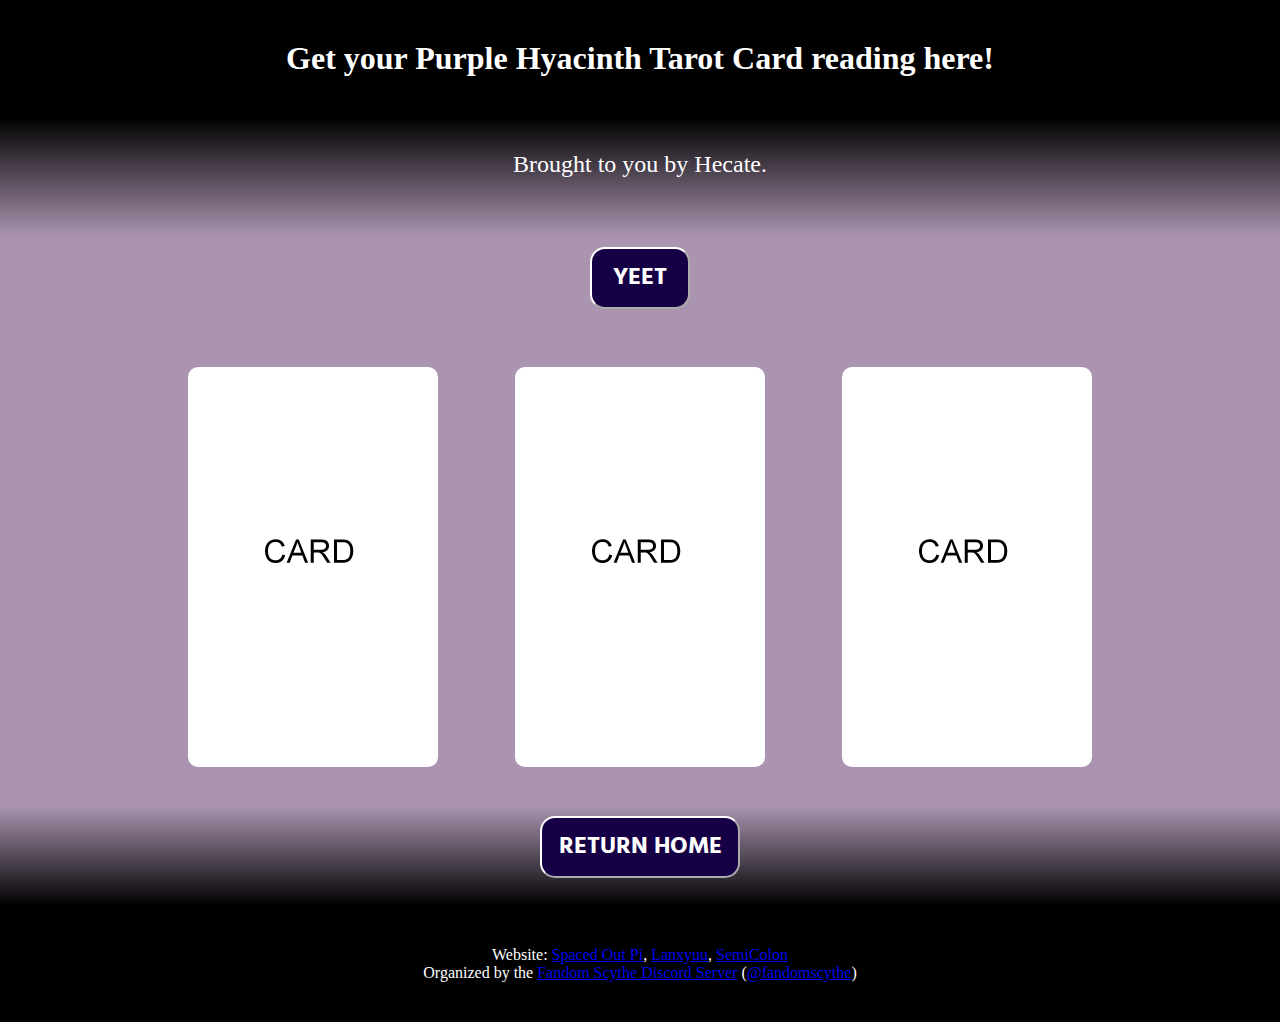
==== generator.html @ f1231cea "added relative file path for generator.css" ====
<!DOCTYPE html>
<html>

<head>
	<meta charset="utf-8">
	<meta name="viewport" content="width=device-width">
	<meta property="og:type" content="website">
	<meta property="og:site_name" content="repl.it">
	<meta property="og:title" content="Purple Hyacinth's Second Anniversary | Mosaic">
	<meta property="og:description" content="Check out the art that created the mosaic for Purple Hyacinth's Second-Year Anniversary!">
	<meta property="og:image" content="https://ph-anniversary--lanxyuu.repl.co/images/favicon.png">
	<meta name="theme-color" content="#aa9de0">
	<title>Purple Hyacinth's Second Anniversary | Mosaic</title>
	<link href="./generator.css" rel="stylesheet" type="text/css" />
	<link rel="icon" href="images/favicon.png" type="image/png">

	<link rel="stylesheet" href="https://fonts.googleapis.com/css?family=Satisfy">
	<link rel="stylesheet" href="https://fonts.googleapis.com/css2?family=Kalam">
	<link rel="stylesheet" href="https://fonts.googleapis.com/css2?family=Special+Elite&display=swap">
	<link href="https://fonts.googleapis.com/css?family=Playball&display=swap" rel="stylesheet">
	<link href="https://fonts.googleapis.com/css?family=Mukta+Vaani&display=swap" rel="stylesheet">
	<link href="https://fonts.googleapis.com/css?family=Niramit&display=swap" rel="stylesheet">
	<link href="https://fonts.googleapis.com/css2?family=Noto+Sans+JP:wght@300&display=swap" rel="stylesheet">
	<link href="https://fonts.googleapis.com/css2?family=Baloo+2&display=swap" rel="stylesheet">
	<link href="https://fonts.googleapis.com/css2?family=Hind&display=swap" rel="stylesheet">
</head>

<body>
	<center>
		<header>
			<h1>Get your Purple Hyacinth Tarot Card reading here!</h1>
		</header>
		<div class="first-divider">
			<p>Brought to you by Hecate.</p>
		</div>
		<div class="button-div">
			<button class="generate-button" onclick="" type="button">YEET</button>
		</div>
		<div class="card-display">
			<img src="cards/cardsample.png">
			<img src="cards/cardsample.png">
			<img src="cards/cardsample.png">
		</div>
	  <div class="last-divider">
			<button class="button" onclick=" window.open('./index.html','_blank')" type="button">RETURN HOME</button>
	  </div>
	  <footer>
		Website: <a href="https://www.instagram.com/spacedoutpi/" target="_blank">Spaced Out
			Pi</a>, <a href="https://www.instagram.com/lanxyuu/"
			target="_blank">Lanxyuu</a>, <a href="https://www.instagram.com/natrasha.exe/">SemiColon</a><br/>
		Organized by the <a href="https://discord.gg/wUtzh2C9Ba">Fandom Scythe Discord Server</a> 
			(<a href="https://www.instagram.com/fandomscythe/">@fandomscythe</a>)</a><br />
	</footer>
  </center>
</body>
</html>
---- generator.css ----
/*
  CSS Styles for Gallery in 2nd Anniversary Website | gallery.css
*/


/* reset styles */
body, h1, h2, h4, header, div, footer {
	border: 0;
	padding: 0;
	margin: 0;
}

/* body */
body {
	background: #000000;
}

/* header */
header {
	margin: 40px 10px;
}

header > p {
  color: white;
  text-align: center;
  font-size: 125%;
}

h1, p {
	color: #ffffff;
}

.button-div {
	background: #aa94b0;
}

button {
	width: 200px;
	margin-top: 10px;
	margin-bottom: 20px;
}

.generate-button {
	width: 100px;
}

.card-display {
	background: #aa94b0;
	display: flex;
	flex-flow: row wrap;
	justify-content: center;
}

.card-display > img {
	margin: 3%;
	width: 250px;
	height: auto;
	border-radius: 10px;
}

/* first gradient */
.first-divider {
	height: 100px;
	background: linear-gradient(#000000 0%, #aa94b0 100%);
  	padding: 10px 5px;
	
	font-size: 150%;
}

/* last gradient */
.last-divider {
	height: 100px;
	background: linear-gradient(#aa94b0 0%, #000000 100%);
  	color: white;
}

/* button */
button {
  background-color: #160045;
  border-color: white;
  border-width: 2px;

  color: white;
  text-align: center;
  border-radius: 15px;

  font-family: 'Hind';
  font-size: 24px;
  font-weight: bold;

  padding: 10px;
}

button:hover {
  background-color: #3e2080;
  font-weight: bolder;
}

button:active {
  background-color: #160045;
  transform: translateY(3px);
}

/* footer */
footer {
	color: #ffffff;
	margin: 40px 10px;
}

/* if device is mobile */
@media (max-width: 1100px) {
	/* first gradient */
	.first-divider {
		height: 50px;
		background: linear-gradient(#000000 0%, #aa94b0 100%);
    	padding: 10px 5px;
	}
	/* last gradient */
	.last-divider {
		height: 50px;
		background: linear-gradient(#aa94b0 0%, #000000 100%);
		  color: white;
	}
	/*
	.card-display > img {
		margin: 10px;
		width: 80vw;
		height: auto;
	}*/
}
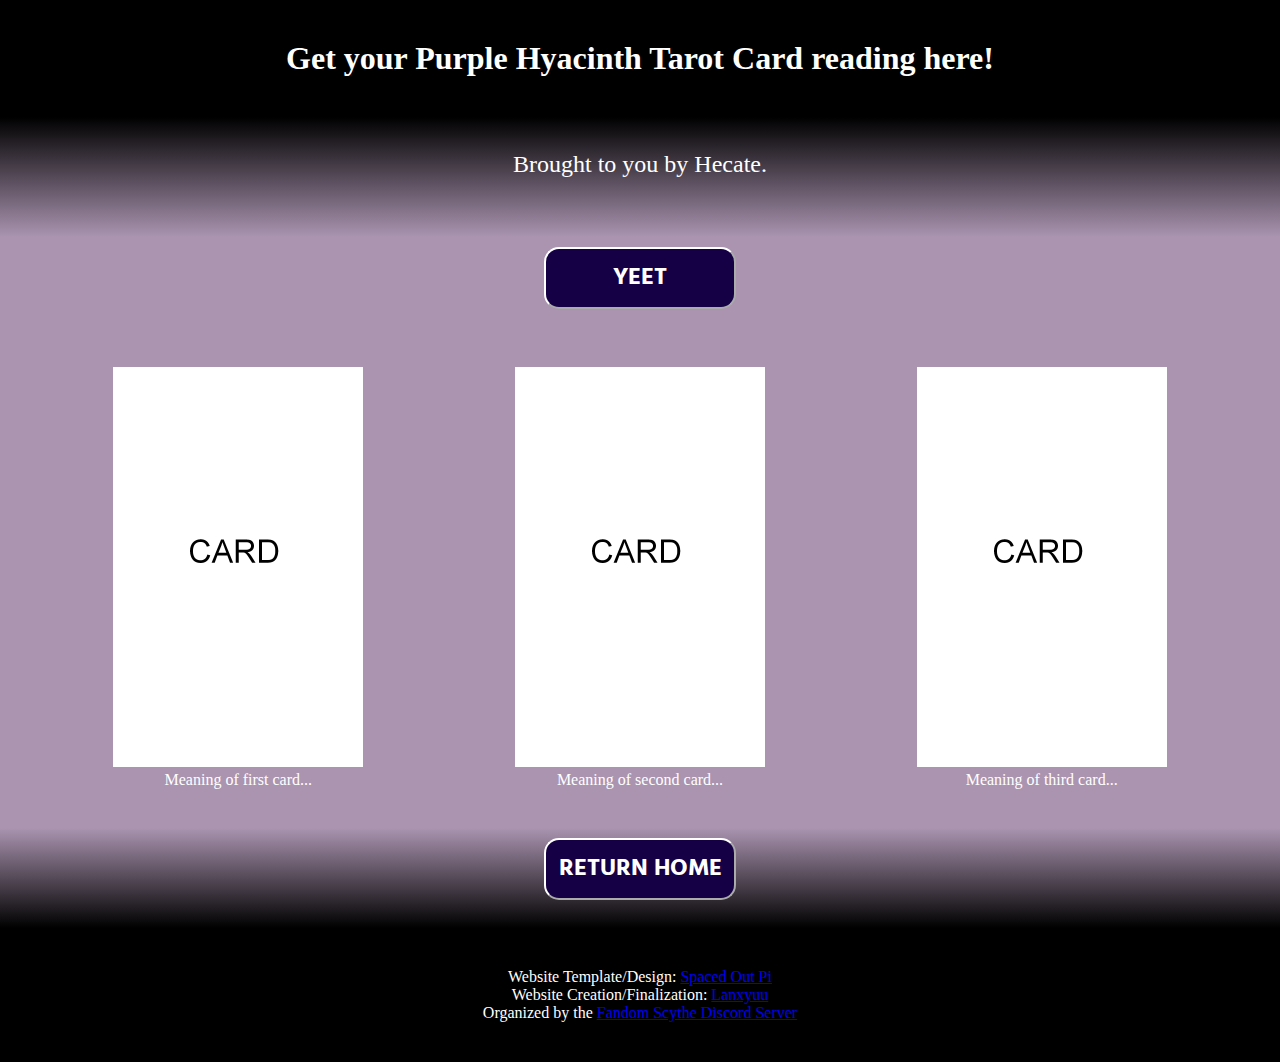
==== commit 15b862c9: "added card generator with placeholder cards" ====
--- a/generator.html
+++ b/generator.html
@@ -11,7 +11,7 @@
 	<meta property="og:image" content="https://ph-anniversary--lanxyuu.repl.co/images/favicon.png">
 	<meta name="theme-color" content="#aa9de0">
 	<title>Purple Hyacinth's Second Anniversary | Mosaic</title>
-	<link href="./generator.css" rel="stylesheet" type="text/css" />
+	<link href="generator.css" rel="stylesheet" type="text/css" />
 	<link rel="icon" href="images/favicon.png" type="image/png">
 
 	<link rel="stylesheet" href="https://fonts.googleapis.com/css?family=Satisfy">
@@ -34,23 +34,32 @@
 			<p>Brought to you by Hecate.</p>
 		</div>
 		<div class="button-div">
-			<button class="generate-button" onclick="" type="button">YEET</button>
+			<button id="btn" onClick="generateCards()"class="button" onclick="" type="button">YEET</button>
 		</div>
 		<div class="card-display">
-			<img src="cards/cardsample.png">
-			<img src="cards/cardsample.png">
-			<img src="cards/cardsample.png">
+			<div class="card">
+				<img id="card1" src="cards/cardsample.png"><br/>
+				<div id="meaning1">Meaning of first card...</div>
+			</div>
+			<div class="card">
+				<img id="card2" src="cards/cardsample.png"><br/>
+				<div id="meaning2">Meaning of second card...</div>
+			</div>
+			<div class="card">
+				<img id="card3" src="cards/cardsample.png"><br/>
+				<div id="meaning3">Meaning of third card...</div>
+			</div>
 		</div>
 	  <div class="last-divider">
 			<button class="button" onclick=" window.open('./index.html','_blank')" type="button">RETURN HOME</button>
 	  </div>
 	  <footer>
-		Website: <a href="https://www.instagram.com/spacedoutpi/" target="_blank">Spaced Out
-			Pi</a>, <a href="https://www.instagram.com/lanxyuu/"
-			target="_blank">Lanxyuu</a>, <a href="https://www.instagram.com/natrasha.exe/">SemiColon</a><br/>
-		Organized by the <a href="https://discord.gg/wUtzh2C9Ba">Fandom Scythe Discord Server</a> 
-			(<a href="https://www.instagram.com/fandomscythe/">@fandomscythe</a>)</a><br />
-	</footer>
+		  Website Template/Design: <a href="https://www.instagram.com/spacedoutpi/" target="_blank">Spaced Out Pi</a><br/>
+      Website Creation/Finalization: <a href="https://www.instagram.com/lanxyuu/" target="_blank">Lanxyuu</a><br/>
+      Organized by the <a href="https://discord.gg/wUtzh2C9Ba">Fandom Scythe Discord Server</a><br/>
+	  </footer>
   </center>
 </body>
+<script src="script.js"></script>
+</script>
 </html>--- a/generator.css
+++ b/generator.css
@@ -35,27 +35,38 @@
 }
 
 button {
-	width: 200px;
+	width: 15%;
 	margin-top: 10px;
 	margin-bottom: 20px;
 }
 
-.generate-button {
-	width: 100px;
+.card {
+	width: 250px;
+	height: auto;
+	margin: 3%;
+	text-align: center;
+
+	color: white;
+	font-family: Verdana;
+}
+
+.card  > img {
+	width: 100%;
+	height: auto;
+}
+
+.reversed {
+	-webkit-transform: scaleY(-1);
+  	transform: scaleY(-1);
 }
 
 .card-display {
 	background: #aa94b0;
 	display: flex;
 	flex-flow: row wrap;
-	justify-content: center;
-}
-
-.card-display > img {
-	margin: 3%;
-	width: 250px;
+	justify-content: space-evenly;
+	
 	height: auto;
-	border-radius: 10px;
 }
 
 /* first gradient */
@@ -75,7 +86,7 @@
 }
 
 /* button */
-button {
+.button {
   background-color: #160045;
   border-color: white;
   border-width: 2px;
@@ -91,12 +102,12 @@
   padding: 10px;
 }
 
-button:hover {
+.button:hover {
   background-color: #3e2080;
   font-weight: bolder;
 }
 
-button:active {
+.button:active {
   background-color: #160045;
   transform: translateY(3px);
 }
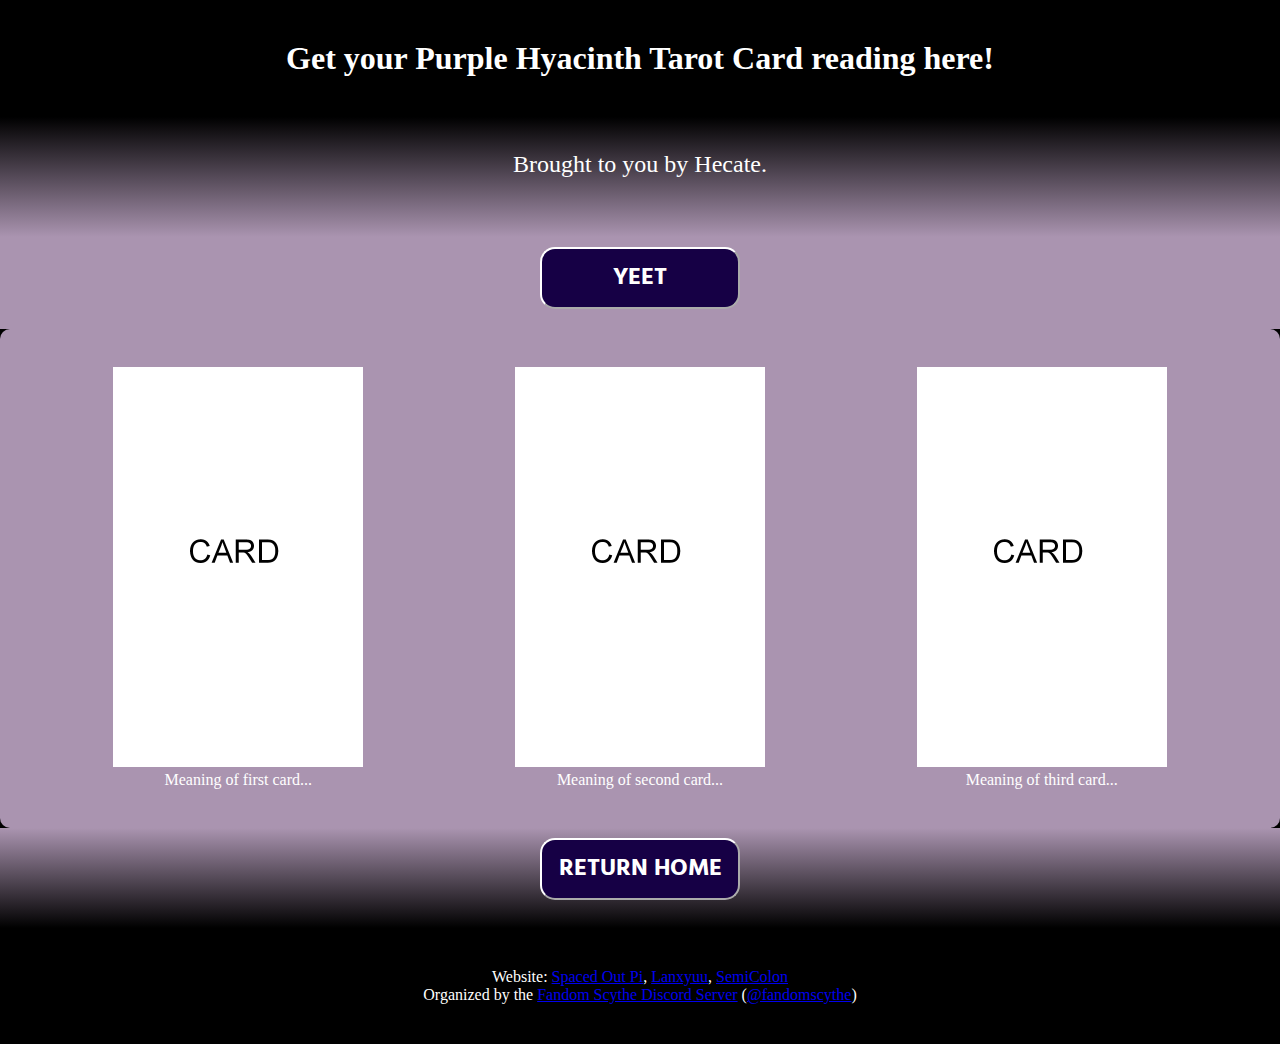
==== commit f721d634: "Merge branch 'main' into card-generator" ====
--- a/generator.html
+++ b/generator.html
@@ -11,7 +11,7 @@
 	<meta property="og:image" content="https://ph-anniversary--lanxyuu.repl.co/images/favicon.png">
 	<meta name="theme-color" content="#aa9de0">
 	<title>Purple Hyacinth's Second Anniversary | Mosaic</title>
-	<link href="generator.css" rel="stylesheet" type="text/css" />
+	<link href="./generator.css" rel="stylesheet" type="text/css" />
 	<link rel="icon" href="images/favicon.png" type="image/png">
 
 	<link rel="stylesheet" href="https://fonts.googleapis.com/css?family=Satisfy">
@@ -54,10 +54,12 @@
 			<button class="button" onclick=" window.open('./index.html','_blank')" type="button">RETURN HOME</button>
 	  </div>
 	  <footer>
-		  Website Template/Design: <a href="https://www.instagram.com/spacedoutpi/" target="_blank">Spaced Out Pi</a><br/>
-      Website Creation/Finalization: <a href="https://www.instagram.com/lanxyuu/" target="_blank">Lanxyuu</a><br/>
-      Organized by the <a href="https://discord.gg/wUtzh2C9Ba">Fandom Scythe Discord Server</a><br/>
-	  </footer>
+		Website: <a href="https://www.instagram.com/spacedoutpi/" target="_blank">Spaced Out
+			Pi</a>, <a href="https://www.instagram.com/lanxyuu/"
+			target="_blank">Lanxyuu</a>, <a href="https://www.instagram.com/natrasha.exe/">SemiColon</a><br/>
+		Organized by the <a href="https://discord.gg/wUtzh2C9Ba">Fandom Scythe Discord Server</a> 
+			(<a href="https://www.instagram.com/fandomscythe/">@fandomscythe</a>)</a><br />
+	</footer>
   </center>
 </body>
 <script src="script.js"></script>
--- a/generator.css
+++ b/generator.css
@@ -35,7 +35,7 @@
 }
 
 button {
-	width: 15%;
+	width: 200px;
 	margin-top: 10px;
 	margin-bottom: 20px;
 }
@@ -60,6 +60,10 @@
   	transform: scaleY(-1);
 }
 
+.generate-button {
+	width: 100px;
+}
+
 .card-display {
 	background: #aa94b0;
 	display: flex;
@@ -67,6 +71,7 @@
 	justify-content: space-evenly;
 	
 	height: auto;
+	border-radius: 10px;
 }
 
 /* first gradient */
@@ -86,7 +91,7 @@
 }
 
 /* button */
-.button {
+button {
   background-color: #160045;
   border-color: white;
   border-width: 2px;
@@ -102,12 +107,12 @@
   padding: 10px;
 }
 
-.button:hover {
+button:hover {
   background-color: #3e2080;
   font-weight: bolder;
 }
 
-.button:active {
+button:active {
   background-color: #160045;
   transform: translateY(3px);
 }
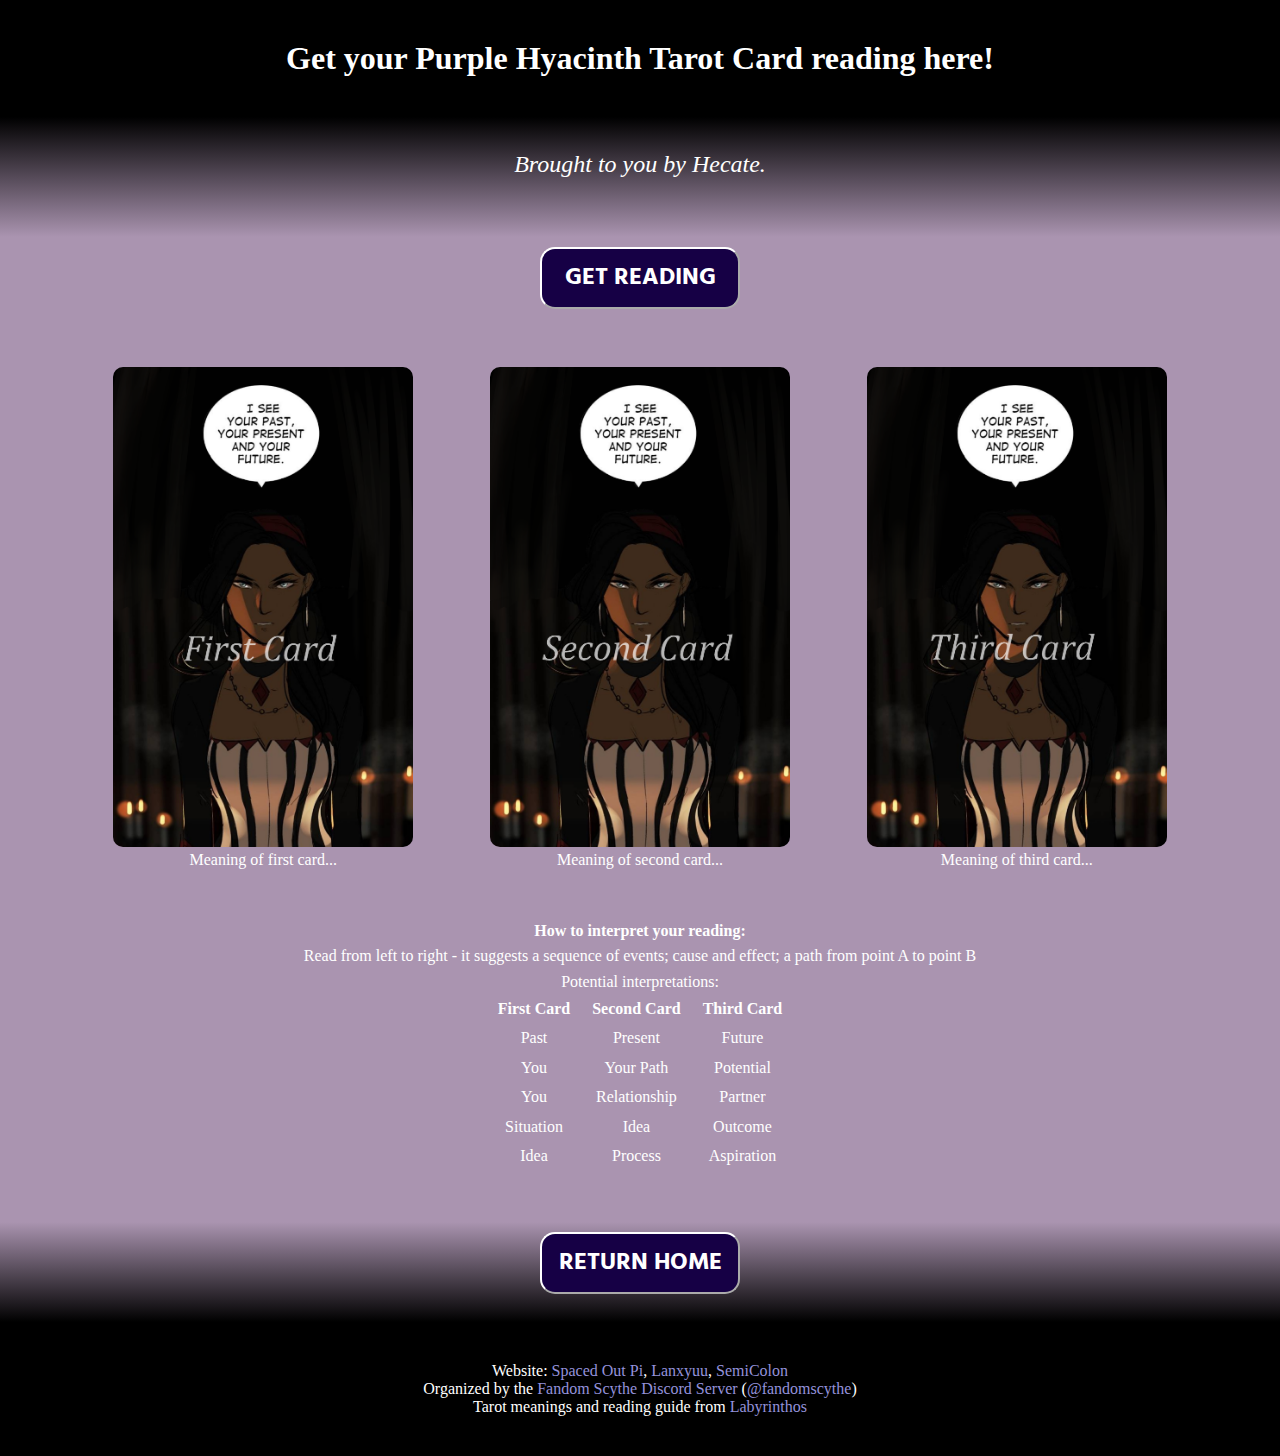
==== commit 5d6c2b72: "added card generator text, images, descriptions" ====
--- a/generator.html
+++ b/generator.html
@@ -7,7 +7,8 @@
 	<meta property="og:type" content="website">
 	<meta property="og:site_name" content="repl.it">
 	<meta property="og:title" content="Purple Hyacinth's Second Anniversary | Mosaic">
-	<meta property="og:description" content="Check out the art that created the mosaic for Purple Hyacinth's Second-Year Anniversary!">
+	<meta property="og:description"
+		content="Check out the art that created the mosaic for Purple Hyacinth's Second-Year Anniversary!">
 	<meta property="og:image" content="https://ph-anniversary--lanxyuu.repl.co/images/favicon.png">
 	<meta name="theme-color" content="#aa9de0">
 	<title>Purple Hyacinth's Second Anniversary | Mosaic</title>
@@ -31,37 +32,77 @@
 			<h1>Get your Purple Hyacinth Tarot Card reading here!</h1>
 		</header>
 		<div class="first-divider">
-			<p>Brought to you by Hecate.</p>
+			<p><i>Brought to you by Hecate.</i></p>
 		</div>
 		<div class="button-div">
-			<button id="btn" onClick="generateCards()"class="button" onclick="" type="button">YEET</button>
+			<button id="btn" onClick="generateCards()" class="button" onclick="" type="button">GET READING</button>
 		</div>
 		<div class="card-display">
 			<div class="card">
-				<img id="card1" src="cards/cardsample.png"><br/>
+				<img id="card1" src="cards/card1blank.png"><br />
 				<div id="meaning1">Meaning of first card...</div>
 			</div>
 			<div class="card">
-				<img id="card2" src="cards/cardsample.png"><br/>
+				<img id="card2" src="cards/card2blank.png"><br />
 				<div id="meaning2">Meaning of second card...</div>
 			</div>
 			<div class="card">
-				<img id="card3" src="cards/cardsample.png"><br/>
+				<img id="card3" src="cards/card3blank.png"><br />
 				<div id="meaning3">Meaning of third card...</div>
 			</div>
 		</div>
-	  <div class="last-divider">
+		<div class="text-div">
+			<b>How to interpret your reading:</b><br />
+			Read from left to right - it suggests a sequence of events; cause and effect; a path from point A to point
+			B<br />
+			Potential interpretations:<br/>
+			<table>
+				<tr>
+					<th>First Card</th>
+					<th>Second Card</th>
+					<th>Third Card</th>
+				</tr>
+				<tr>
+					<td>Past</td>
+					<td>Present</td>
+					<td>Future</td>
+				</tr>
+				<tr>
+					<td>You</td>
+					<td>Your Path</td>
+					<td>Potential</td>
+				</tr>
+				<tr>
+					<td>You</td>
+					<td>Relationship</td>
+					<td>Partner</td>
+				</tr>
+				<tr>
+					<td>Situation</td>
+					<td>Idea</td>
+					<td>Outcome</td>
+				</tr>
+				<tr>
+					<td>Idea</td>
+					<td>Process</td>
+					<td>Aspiration</td>
+				</tr>
+			</table>
+		</div>
+		<div class="last-divider">
 			<button class="button" onclick=" window.open('./index.html','_blank')" type="button">RETURN HOME</button>
-	  </div>
-	  <footer>
-		Website: <a href="https://www.instagram.com/spacedoutpi/" target="_blank">Spaced Out
-			Pi</a>, <a href="https://www.instagram.com/lanxyuu/"
-			target="_blank">Lanxyuu</a>, <a href="https://www.instagram.com/natrasha.exe/">SemiColon</a><br/>
-		Organized by the <a href="https://discord.gg/wUtzh2C9Ba">Fandom Scythe Discord Server</a> 
-			(<a href="https://www.instagram.com/fandomscythe/">@fandomscythe</a>)</a><br />
-	</footer>
-  </center>
+		</div>
+		<footer>
+			Website: <a href="https://www.instagram.com/spacedoutpi/" target="_blank">Spaced Out
+				Pi</a>, <a href="https://www.instagram.com/lanxyuu/" target="_blank">Lanxyuu</a>, <a
+				href="https://www.instagram.com/natrasha.exe/" target="_blank">SemiColon</a><br />
+			Organized by the <a href="https://discord.gg/wUtzh2C9Ba" target="_blank">Fandom Scythe Discord Server</a>
+			(<a href="https://www.instagram.com/fandomscythe/" target="_blank">@fandomscythe</a>)</a><br />
+			Tarot meanings and reading guide from <a href="https://labyrinthos.co/" target="_blank">Labyrinthos</a>
+		</footer>
+	</center>
 </body>
 <script src="script.js"></script>
 </script>
+
 </html>--- a/generator.css
+++ b/generator.css
@@ -1,5 +1,5 @@
 /*
-  CSS Styles for Gallery in 2nd Anniversary Website | gallery.css
+  CSS Styles for Gallery in 3rd Anniversary Website | generator.css
 */
 
 
@@ -41,7 +41,7 @@
 }
 
 .card {
-	width: 250px;
+	width:  300px;
 	height: auto;
 	margin: 3%;
 	text-align: center;
@@ -53,6 +53,7 @@
 .card  > img {
 	width: 100%;
 	height: auto;
+	border-radius: 10px;
 }
 
 .reversed {
@@ -68,10 +69,25 @@
 	background: #aa94b0;
 	display: flex;
 	flex-flow: row wrap;
-	justify-content: space-evenly;
+	justify-content: center;
 	
 	height: auto;
-	border-radius: 10px;
+}
+
+.text-div {
+	background: #aa94b0;
+	color: white;
+	font-family: Verdana;
+	line-height: 1.6;
+	padding: 10px 0px 50px;
+}
+
+th {
+	padding: 0px 10px 0px;
+}
+
+td {
+	text-align: center;
 }
 
 /* first gradient */
@@ -121,6 +137,17 @@
 footer {
 	color: #ffffff;
 	margin: 40px 10px;
+
+	font-family: Calibri;
+}
+
+a {
+	color: #9492db;
+	text-decoration: none;
+}
+
+a:hover {
+	font-weight: bolder;
 }
 
 /* if device is mobile */
@@ -137,10 +164,4 @@
 		background: linear-gradient(#aa94b0 0%, #000000 100%);
 		  color: white;
 	}
-	/*
-	.card-display > img {
-		margin: 10px;
-		width: 80vw;
-		height: auto;
-	}*/
 }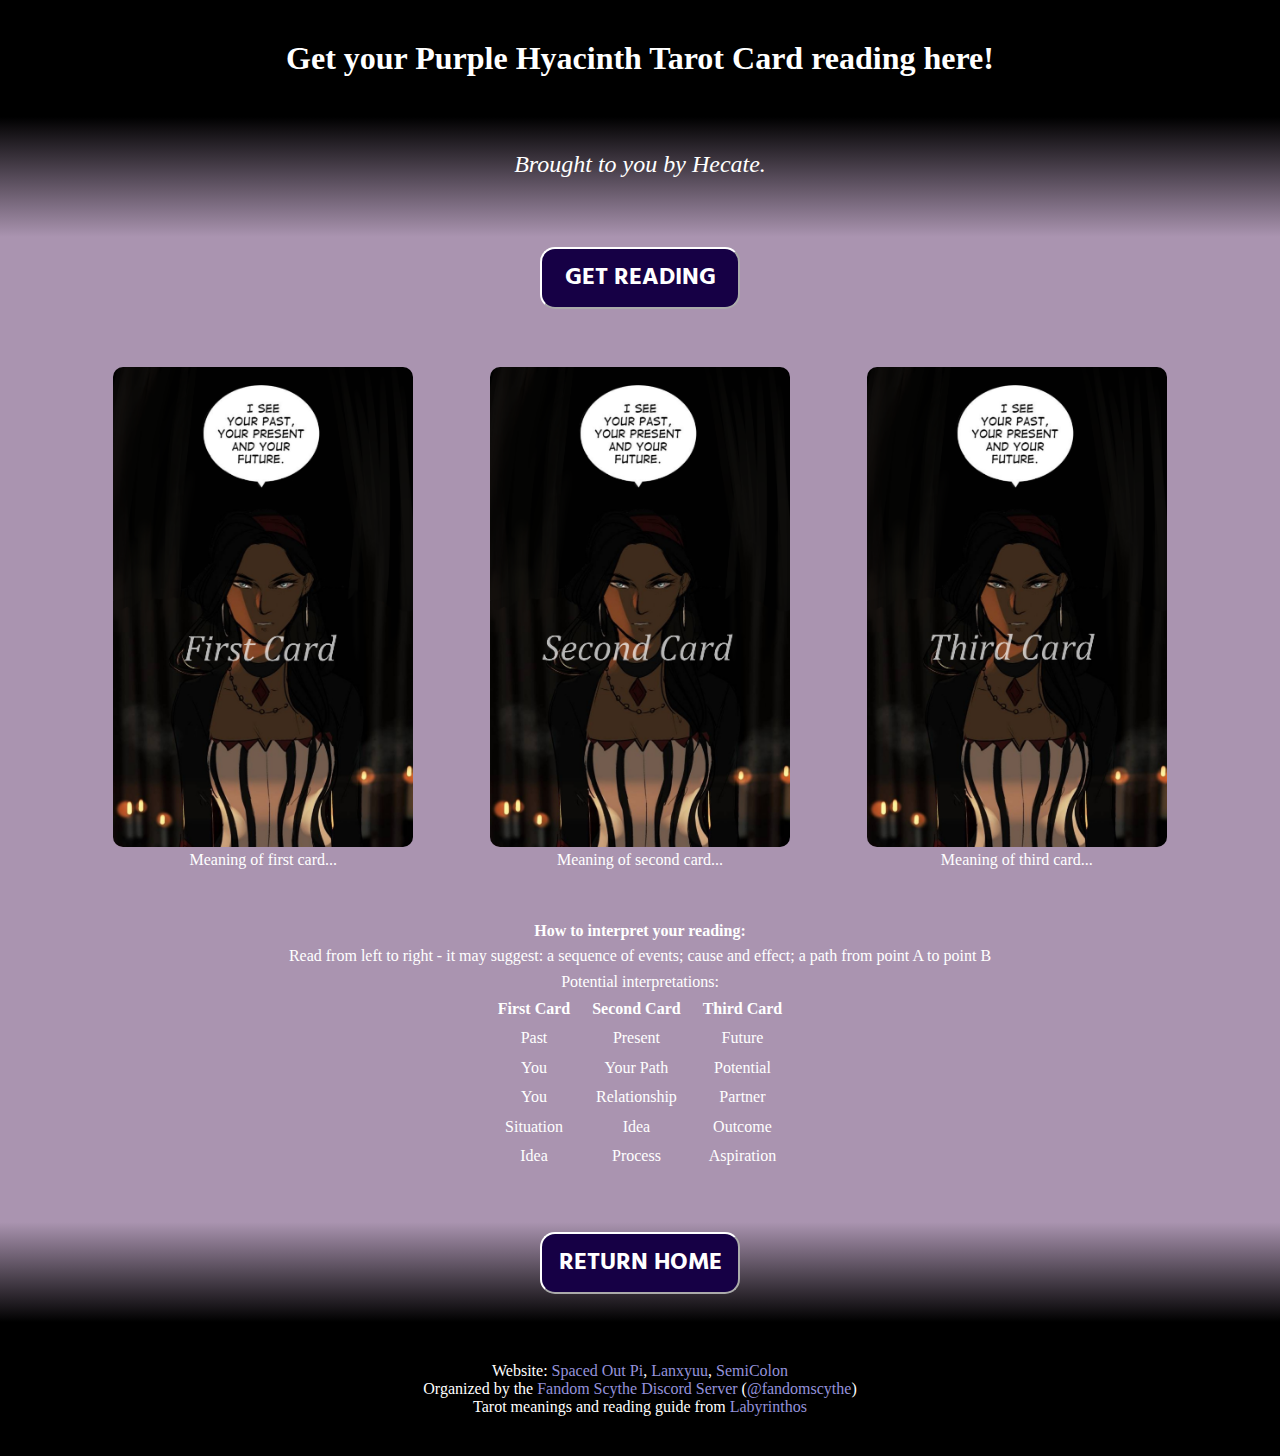
==== commit 5d7241ba: "removed card repeats, added arcana card info" ====
--- a/generator.html
+++ b/generator.html
@@ -53,7 +53,7 @@
 		</div>
 		<div class="text-div">
 			<b>How to interpret your reading:</b><br />
-			Read from left to right - it suggests a sequence of events; cause and effect; a path from point A to point
+			Read from left to right - it may suggest: a sequence of events; cause and effect; a path from point A to point
 			B<br />
 			Potential interpretations:<br/>
 			<table>
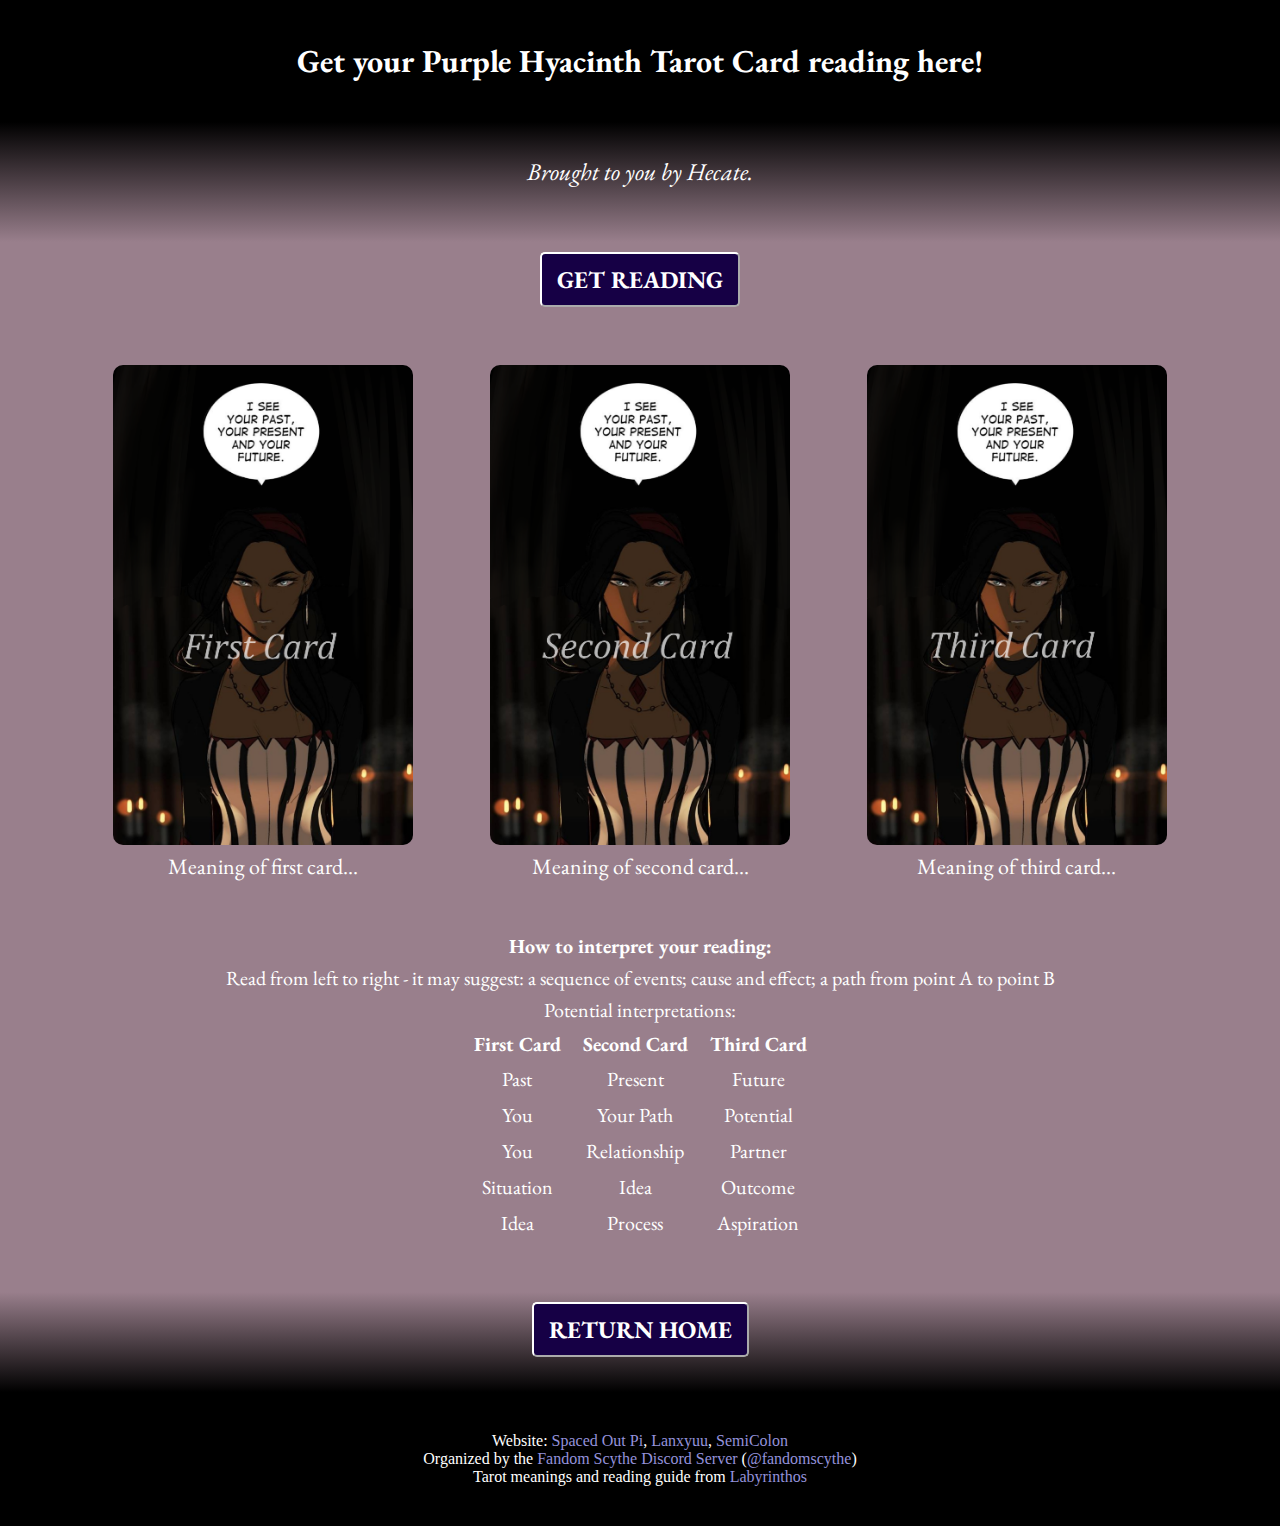
==== commit 2b0c94ae: "adjusted styles" ====
--- a/generator.html
+++ b/generator.html
@@ -24,6 +24,8 @@
 	<link href="https://fonts.googleapis.com/css2?family=Noto+Sans+JP:wght@300&display=swap" rel="stylesheet">
 	<link href="https://fonts.googleapis.com/css2?family=Baloo+2&display=swap" rel="stylesheet">
 	<link href="https://fonts.googleapis.com/css2?family=Hind&display=swap" rel="stylesheet">
+	<link href="https://fonts.googleapis.com/css2?family=EB+Garamond&family=Style+Script&display=swap" rel="stylesheet">
+
 </head>
 
 <body>
@@ -35,7 +37,7 @@
 			<p><i>Brought to you by Hecate.</i></p>
 		</div>
 		<div class="button-div">
-			<button id="btn" onClick="generateCards()" class="button" onclick="" type="button">GET READING</button>
+			<button id="btn" onClick="generateCards()" class="button" onclick="" type="button"><span>GET READING</span></button>
 		</div>
 		<div class="card-display">
 			<div class="card">
@@ -90,7 +92,7 @@
 			</table>
 		</div>
 		<div class="last-divider">
-			<button class="button" onclick=" window.open('./index.html','_blank')" type="button">RETURN HOME</button>
+			<button class="button" onclick=" window.open('./index.html','_blank')" type="button"><span>RETURN HOME</span></button>
 		</div>
 		<footer>
 			Website: <a href="https://www.instagram.com/spacedoutpi/" target="_blank">Spaced Out
--- a/generator.css
+++ b/generator.css
@@ -18,6 +18,7 @@
 /* header */
 header {
 	margin: 40px 10px;
+	font-family: 'EB Garamond', sans-serif;
 }
 
 header > p {
@@ -31,7 +32,7 @@
 }
 
 .button-div {
-	background: #aa94b0;
+	background: #997f8c;
 }
 
 button {
@@ -47,7 +48,6 @@
 	text-align: center;
 
 	color: white;
-	font-family: Verdana;
 }
 
 .card  > img {
@@ -57,8 +57,7 @@
 }
 
 .reversed {
-	-webkit-transform: scaleY(-1);
-  	transform: scaleY(-1);
+  	transform: rotate(180deg);
 }
 
 .generate-button {
@@ -66,20 +65,25 @@
 }
 
 .card-display {
-	background: #aa94b0;
+	background: #997f8c;
 	display: flex;
 	flex-flow: row wrap;
 	justify-content: center;
 	
 	height: auto;
+
+	font-family: 'EB Garamond', serif;
+	font-size: 22px;
 }
 
 .text-div {
-	background: #aa94b0;
+	background: #997f8c;
 	color: white;
-	font-family: Verdana;
 	line-height: 1.6;
 	padding: 10px 0px 50px;
+
+	font-family: 'EB Garamond', serif;
+	font-size: 20px;
 }
 
 th {
@@ -93,16 +97,17 @@
 /* first gradient */
 .first-divider {
 	height: 100px;
-	background: linear-gradient(#000000 0%, #aa94b0 100%);
+	background: linear-gradient(#000000 0%, #997f8c 100%);
   	padding: 10px 5px;
 	
 	font-size: 150%;
+	font-family: 'EB Garamond', serif;
 }
 
 /* last gradient */
 .last-divider {
 	height: 100px;
-	background: linear-gradient(#aa94b0 0%, #000000 100%);
+	background: linear-gradient(#997f8c 0%, #000000 100%);
   	color: white;
 }
 
@@ -114,13 +119,40 @@
 
   color: white;
   text-align: center;
-  border-radius: 15px;
+  border-radius: 5px;
 
-  font-family: 'Hind';
+  font-family: 'EB Garamond', sans-serif;
   font-size: 24px;
   font-weight: bold;
 
-  padding: 10px;
+  padding: 10px 15px;
+  width: auto;
+}
+
+
+button span {
+  cursor: pointer;
+  display: inline-block;
+  position: relative;
+  transition: 0.5s;
+}
+
+button span:after {
+  content: '\00bb';
+  position: absolute;
+  opacity: 0;
+  top: 0;
+  right: -20px;
+  transition: 0.5s;
+}
+
+button:hover span {
+  padding-right: 25px;
+}
+
+button:hover span:after {
+  opacity: 1;
+  right: 0;
 }
 
 button:hover {
@@ -155,13 +187,13 @@
 	/* first gradient */
 	.first-divider {
 		height: 50px;
-		background: linear-gradient(#000000 0%, #aa94b0 100%);
+		background: linear-gradient(#000000 0%, #997f8c 100%);
     	padding: 10px 5px;
 	}
 	/* last gradient */
 	.last-divider {
 		height: 50px;
-		background: linear-gradient(#aa94b0 0%, #000000 100%);
+		background: linear-gradient(#997f8c 0%, #000000 100%);
 		  color: white;
 	}
 }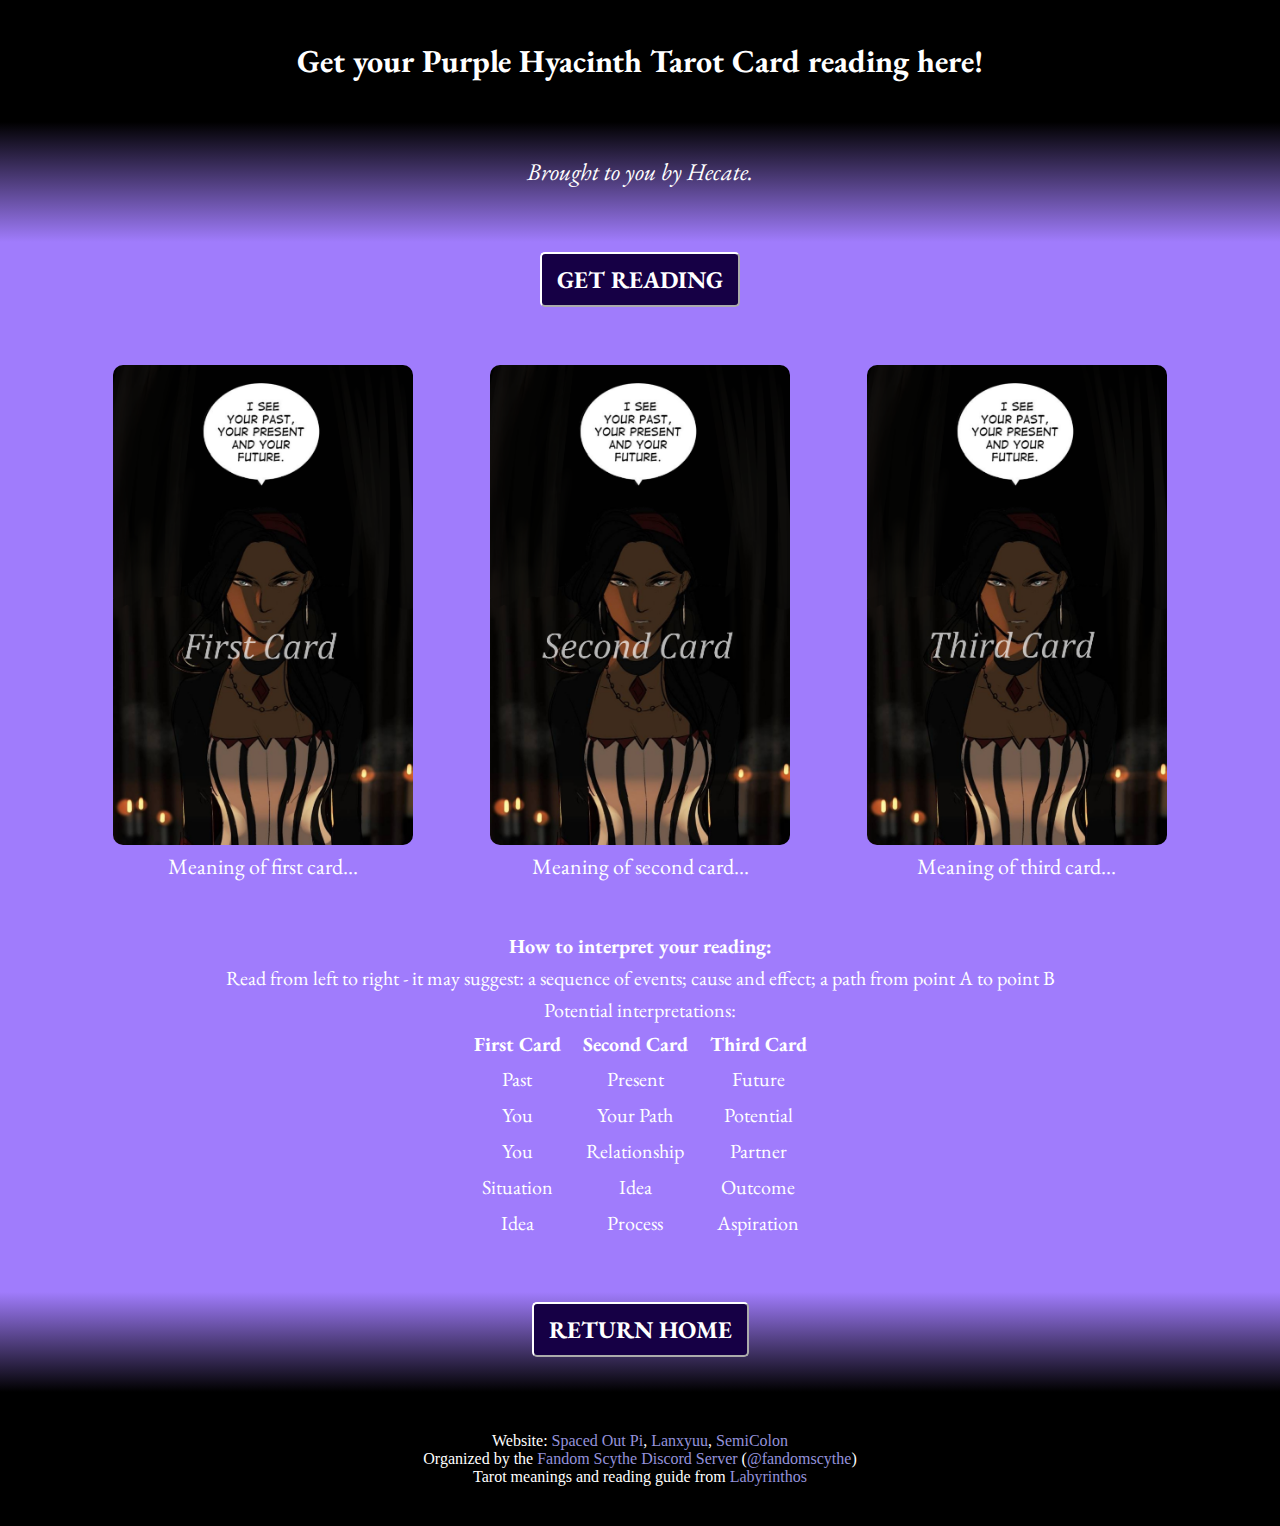
==== commit 512315fa: "updated tarot card reader title/description" ====
--- a/generator.html
+++ b/generator.html
@@ -6,12 +6,12 @@
 	<meta name="viewport" content="width=device-width">
 	<meta property="og:type" content="website">
 	<meta property="og:site_name" content="repl.it">
-	<meta property="og:title" content="Purple Hyacinth's Second Anniversary | Mosaic">
+	<meta property="og:title" content="Purple Hyacinth's Third Anniversary | Tarot Card Reading">
 	<meta property="og:description"
-		content="Check out the art that created the mosaic for Purple Hyacinth's Second-Year Anniversary!">
+		content="Check out the tarot card reading for Purple Hyacinth's third anniversary!">
 	<meta property="og:image" content="https://ph-anniversary--lanxyuu.repl.co/images/favicon.png">
 	<meta name="theme-color" content="#aa9de0">
-	<title>Purple Hyacinth's Second Anniversary | Mosaic</title>
+	<title>Purple Hyacinth's Third Anniversary | Tarot Card Reading</title>
 	<link href="./generator.css" rel="stylesheet" type="text/css" />
 	<link rel="icon" href="images/favicon.png" type="image/png">
 
--- a/generator.css
+++ b/generator.css
@@ -32,7 +32,7 @@
 }
 
 .button-div {
-	background: #997f8c;
+	background: #a07cfc;
 }
 
 button {
@@ -65,7 +65,7 @@
 }
 
 .card-display {
-	background: #997f8c;
+	background: #a07cfc;
 	display: flex;
 	flex-flow: row wrap;
 	justify-content: center;
@@ -77,7 +77,7 @@
 }
 
 .text-div {
-	background: #997f8c;
+	background: #a07cfc;
 	color: white;
 	line-height: 1.6;
 	padding: 10px 0px 50px;
@@ -97,7 +97,7 @@
 /* first gradient */
 .first-divider {
 	height: 100px;
-	background: linear-gradient(#000000 0%, #997f8c 100%);
+	background: linear-gradient(#000000 0%, #a07cfc 100%);
   	padding: 10px 5px;
 	
 	font-size: 150%;
@@ -107,7 +107,7 @@
 /* last gradient */
 .last-divider {
 	height: 100px;
-	background: linear-gradient(#997f8c 0%, #000000 100%);
+	background: linear-gradient(#a07cfc 0%, #000000 100%);
   	color: white;
 }
 
@@ -187,13 +187,13 @@
 	/* first gradient */
 	.first-divider {
 		height: 50px;
-		background: linear-gradient(#000000 0%, #997f8c 100%);
+		background: linear-gradient(#000000 0%, #a07cfc 100%);
     	padding: 10px 5px;
 	}
 	/* last gradient */
 	.last-divider {
 		height: 50px;
-		background: linear-gradient(#997f8c 0%, #000000 100%);
+		background: linear-gradient(#a07cfc 0%, #000000 100%);
 		  color: white;
 	}
 }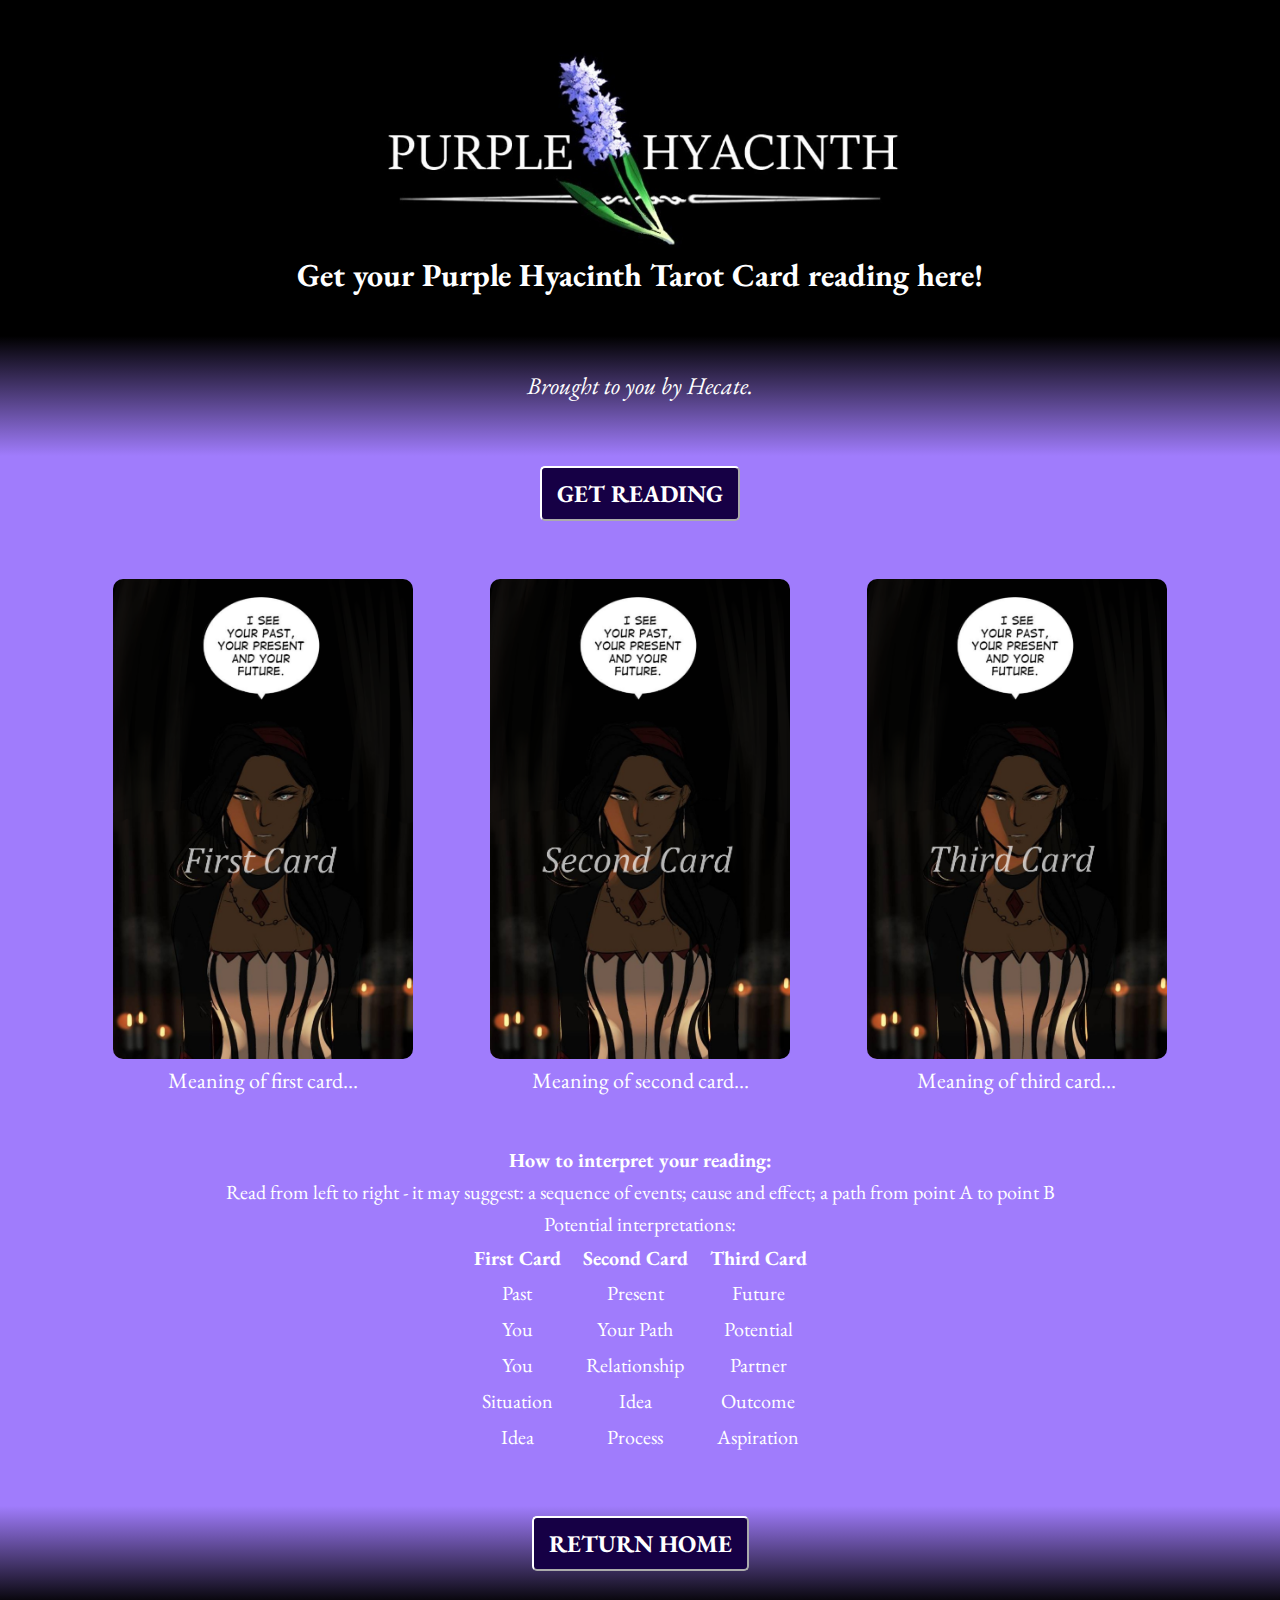
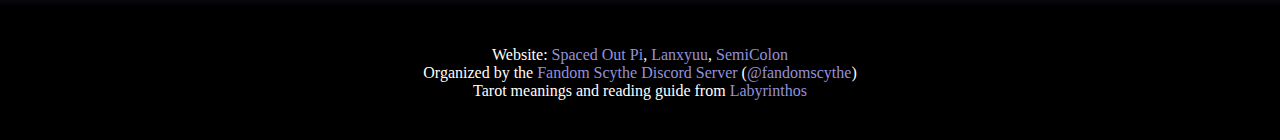
==== commit 2bd8ef8a: "added PHlogo to generator page" ====
--- a/generator.html
+++ b/generator.html
@@ -31,6 +31,7 @@
 <body>
 	<center>
 		<header>
+			<img class="PHlogo" src="./images/ph-logo.png" width="550">
 			<h1>Get your Purple Hyacinth Tarot Card reading here!</h1>
 		</header>
 		<div class="first-divider">
--- a/generator.css
+++ b/generator.css
@@ -196,4 +196,18 @@
 		background: linear-gradient(#a07cfc 0%, #000000 100%);
 		  color: white;
 	}
+}
+
+@media only screen 
+  and (min-device-width: 320px) 
+  and (max-device-width: 680px)
+  and (-webkit-min-device-pixel-ratio: 2) {
+    .PHlogo {
+		width:100%;
+	  }
+}
+@media(max-width: 320px){ 
+  .PHlogo {
+    width:100%;
+  }
 }